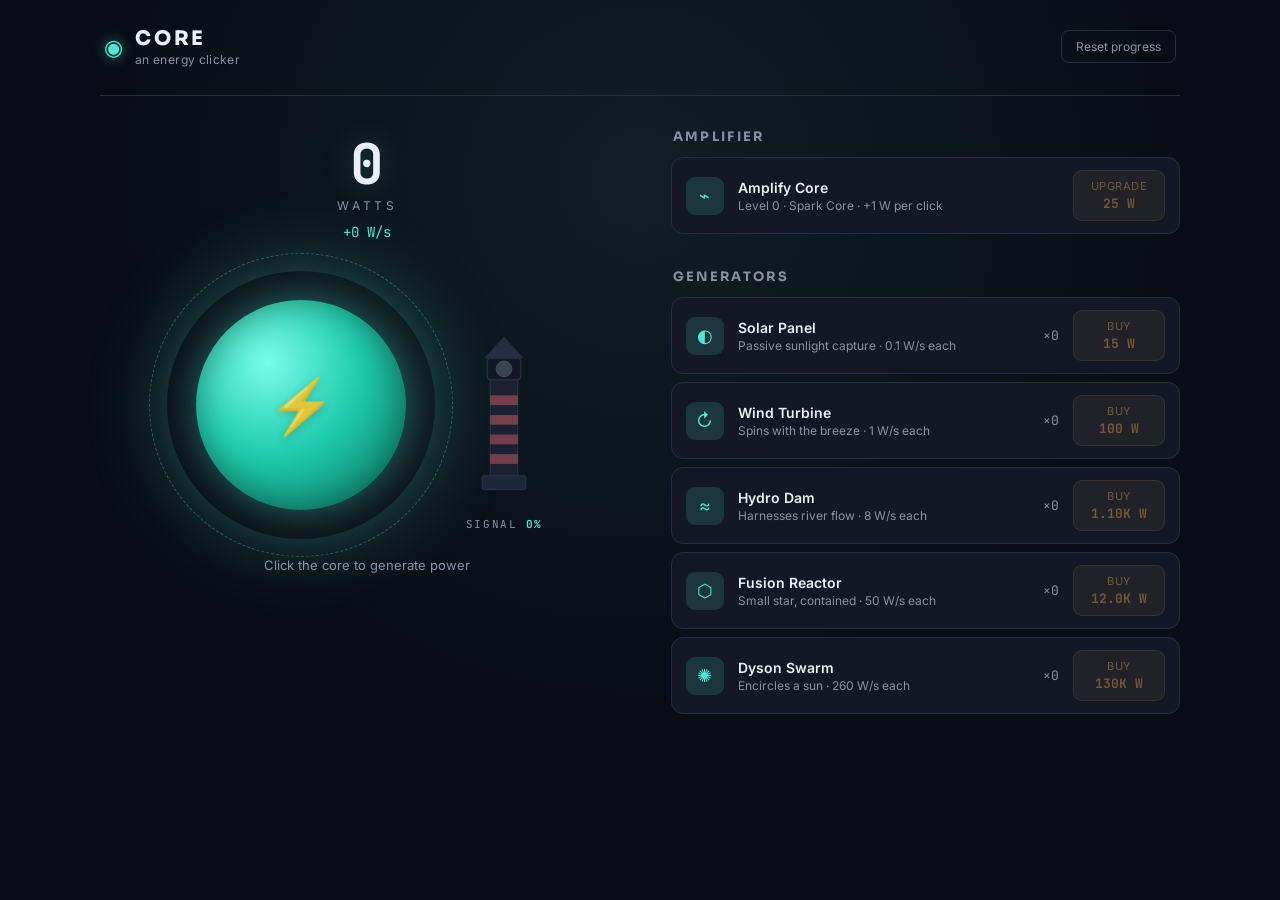
==== CoreClicker.html @ 41492b9f "Pushed CoreClicker.html" ====
<!DOCTYPE html>
<html lang="en">
<head>
<meta charset="UTF-8">
<meta name="viewport" content="width=device-width, initial-scale=1.0">
<title>CORE — an energy clicker</title>
<link rel="preconnect" href="https://fonts.googleapis.com">
<link href="https://fonts.googleapis.com/css2?family=Sora:wght@600;700;800&family=Inter:wght@400;500;600&family=JetBrains+Mono:wght@500;700&display=swap" rel="stylesheet">
<style>
  :root{
    --bg:#0A0D16;
    --bg-glow: radial-gradient(circle at 50% 20%, rgba(77,232,212,0.08), transparent 55%);
    --panel:#141826;
    --panel-2:#1B2033;
    --border:#272D42;
    --cyan:#4DE8D4;
    --cyan-dim:rgba(77,232,212,0.14);
    --amber:#FFB84D;
    --amber-dim:rgba(255,184,77,0.14);
    --text:#EAF0F6;
    --text-muted:#8891A3;
    --danger:#FF6B6B;
    --font-display:'Sora',sans-serif;
    --font-body:'Inter',sans-serif;
    --font-mono:'JetBrains Mono',monospace;
  }
  *{box-sizing:border-box;}
  html,body{margin:0;padding:0;}
  body{
    background-color:var(--bg);
    background-image:var(--bg-glow);
    color:var(--text);
    font-family:var(--font-body);
    min-height:100vh;
    -webkit-font-smoothing:antialiased;
  }
  button{font-family:inherit;}
  .app{max-width:1120px;margin:0 auto;padding:20px 20px 60px;}

  /* ---------- Topbar ---------- */
  .topbar{
    display:flex;align-items:center;justify-content:space-between;
    padding:6px 4px 28px;
    border-bottom:1px solid var(--border);
    margin-bottom:32px;
  }
  .brand{display:flex;align-items:center;gap:12px;}
  .brand-mark{
    font-size:22px;color:var(--cyan);
    text-shadow:0 0 14px rgba(77,232,212,.6);
  }
  .brand h1{
    font-family:var(--font-display);font-weight:800;font-size:20px;
    letter-spacing:.14em;margin:0;color:var(--text);
  }
  .brand p{margin:1px 0 0;font-size:12px;color:var(--text-muted);letter-spacing:.03em;}
  .reset-btn{
    background:transparent;border:1px solid var(--border);color:var(--text-muted);
    font-size:12px;padding:8px 14px;border-radius:8px;cursor:pointer;
    transition:border-color .15s ease, color .15s ease;
  }
  .reset-btn:hover{border-color:var(--danger);color:var(--danger);}
  .reset-btn.confirming{
    border-color:var(--danger);color:#fff;background:var(--danger);
  }

  /* ---------- Layout ---------- */
  .layout{
    display:grid;grid-template-columns:1.05fr 1fr;gap:36px;align-items:start;
  }
  @media (max-width:620px){
    .layout{grid-template-columns:1fr;}
  }

  /* ---------- Core panel ---------- */
  .panel-core{display:flex;flex-direction:column;align-items:center;padding-top:8px;}
  .score-display{text-align:center;margin-bottom:34px;}
  .score-value{
    font-family:var(--font-mono);font-weight:700;font-size:56px;
    color:var(--text);line-height:1;
    text-shadow:0 0 30px rgba(77,232,212,.25);
  }
  .score-unit{
    font-size:12px;letter-spacing:.3em;color:var(--text-muted);margin-top:6px;
  }
  .rate-value{
    font-family:var(--font-mono);font-size:14px;color:var(--cyan);margin-top:10px;
  }

  .core-wrap{
    position:relative;width:260px;height:260px;
    display:flex;align-items:center;justify-content:center;
    margin-bottom:22px;
  }
  .ring-outer{
    position:absolute;inset:-22px;border-radius:50%;
    border:1.5px dashed rgba(77,232,212,.35);
    animation:spin 50s linear infinite;
  }
  .ring-mid{
    position:absolute;inset:-4px;border-radius:50%;
    box-shadow:0 0 70px 12px rgba(77,232,212,.22);
    animation:pulseGlow 3.2s ease-in-out infinite;
    pointer-events:none;
  }
  .core-btn{
    width:210px;height:210px;border-radius:50%;border:none;cursor:pointer;
    background:radial-gradient(circle at 34% 30%, #79FCEA, #1FCBAE 46%, #0B6E60 100%);
    box-shadow:0 0 46px rgba(77,232,212,.45), inset 0 0 34px rgba(0,0,0,.35);
    display:flex;align-items:center;justify-content:center;
    transition:transform .08s ease, box-shadow .15s ease;
    position:relative;overflow:visible;
  }
  .core-btn:hover{box-shadow:0 0 60px rgba(77,232,212,.6), inset 0 0 34px rgba(0,0,0,.35);}
  .core-btn:active{transform:scale(.94);}
  .core-btn:focus-visible{outline:2px solid var(--amber);outline-offset:6px;}
  .core-glyph{
    font-size:54px;color:rgba(6,20,18,.85);
    filter:drop-shadow(0 2px 4px rgba(0,0,0,.25));
    user-select:none;pointer-events:none;
    transition:color .3s ease;
  }
  .click-hint{font-size:13px;color:var(--text-muted);margin:0;}

  /* ---------- Amplify Core visual tiers ---------- */
  .core-btn.tier-0{background:radial-gradient(circle at 34% 30%, #79FCEA, #1FCBAE 46%, #0B6E60 100%);box-shadow:0 0 46px rgba(77,232,212,.45), inset 0 0 34px rgba(0,0,0,.35);}
  .core-btn.tier-1{background:radial-gradient(circle at 34% 30%, #9CFFF0, #22E0C4 46%, #0A6A5C 100%);box-shadow:0 0 54px rgba(77,232,212,.55), inset 0 0 34px rgba(0,0,0,.3);}
  .core-btn.tier-2{background:radial-gradient(circle at 34% 30%, #FFEBB8, #FFB84D 42%, #7A4A12 100%);box-shadow:0 0 58px rgba(255,184,77,.55), inset 0 0 34px rgba(0,0,0,.3);}
  .core-btn.tier-3{background:radial-gradient(circle at 34% 30%, #E4CCFF, #9B6BFF 42%, #3B1F73 100%);box-shadow:0 0 64px rgba(155,107,255,.55), inset 0 0 34px rgba(0,0,0,.3);}
  .core-btn.tier-4{background:radial-gradient(circle at 34% 30%, #FFFFFF, #FF8FD6 40%, #7A1F5C 100%);box-shadow:0 0 72px rgba(255,143,214,.6), inset 0 0 34px rgba(0,0,0,.25);}
  .core-btn.tier-5{background:conic-gradient(from 0deg at 50% 50%, #79FCEA, #FFB84D, #FF8FD6, #9B6BFF, #79FCEA);box-shadow:0 0 80px rgba(255,255,255,.55), inset 0 0 34px rgba(0,0,0,.2);animation:tierSpin 7s linear infinite;}
  .core-btn.tier-0:hover{box-shadow:0 0 60px rgba(77,232,212,.6), inset 0 0 34px rgba(0,0,0,.35);}
  .core-btn.tier-1:hover{box-shadow:0 0 68px rgba(77,232,212,.7), inset 0 0 34px rgba(0,0,0,.3);}
  .core-btn.tier-2:hover{box-shadow:0 0 72px rgba(255,184,77,.7), inset 0 0 34px rgba(0,0,0,.3);}
  .core-btn.tier-3:hover{box-shadow:0 0 78px rgba(155,107,255,.7), inset 0 0 34px rgba(0,0,0,.3);}
  .core-btn.tier-4:hover{box-shadow:0 0 86px rgba(255,143,214,.75), inset 0 0 34px rgba(0,0,0,.25);}
  .core-btn.tier-5:hover{box-shadow:0 0 96px rgba(255,255,255,.7), inset 0 0 34px rgba(0,0,0,.2);}
  .core-glyph.tier-2,.core-glyph.tier-3,.core-glyph.tier-4,.core-glyph.tier-5{color:rgba(20,14,6,.82);}
  @keyframes tierSpin{to{filter:hue-rotate(360deg);}}

  .core-row{
    display:flex;align-items:center;justify-content:center;gap:14px;flex-wrap:wrap;
  }
  @media (max-width:520px){
    .core-row{flex-direction:column;gap:4px;}
  }

  /* ---------- Lighthouse ---------- */
  .lighthouse-wrap{
    display:flex;flex-direction:column;align-items:center;gap:8px;
    transform:translateY(6px);
  }
  .lighthouse-svg{width:118px;height:196px;overflow:visible;}
  .lh-tower{fill:#1B2033;stroke:#272D42;stroke-width:1.5;}
  .lh-stripe{fill:var(--danger);opacity:.4;}
  .lh-base{fill:#20263A;stroke:#272D42;stroke-width:1.5;}
  .lh-room{fill:#141826;stroke:#272D42;stroke-width:1.5;}
  .lh-roof{fill:#272D42;}
  .beacon-glow{
    fill:var(--cyan);opacity:0;filter:blur(6px);
    transform-origin:60px 46px;transition:opacity .4s ease, fill .4s ease;
  }
  .beacon-core{
    fill:#3A4152;stroke:#454D63;stroke-width:1;
    transition:fill .4s ease;
  }
  .beacon-rays{opacity:0;transition:opacity .4s ease;}
  .beacon-rays path{fill:var(--cyan);transition:fill .4s ease;}
  .lighthouse-label{
    font-family:var(--font-mono);font-size:11px;letter-spacing:.14em;
    color:var(--text-muted);text-transform:uppercase;
  }
  .lighthouse-label b{color:var(--cyan);font-weight:700;}

  .float-layer{position:absolute;inset:0;pointer-events:none;overflow:visible;}
  .float-num{
    position:absolute;font-family:var(--font-mono);font-weight:700;font-size:18px;
    color:var(--amber);text-shadow:0 0 10px rgba(255,184,77,.5);
    animation:floatUp .9s ease-out forwards;pointer-events:none;
    transform:translate(-50%,-50%);
  }
  .ripple{
    position:absolute;left:50%;top:50%;width:210px;height:210px;
    border-radius:50%;border:2px solid rgba(77,232,212,.55);
    transform:translate(-50%,-50%) scale(.3);
    animation:rippleOut .6s ease-out forwards;pointer-events:none;
  }
  .particle{
    position:absolute;width:5px;height:5px;border-radius:50%;
    background:var(--cyan);left:50%;top:50%;
    animation:particleFly .55s ease-out forwards;pointer-events:none;
  }

  /* ---------- Shop panel ---------- */
  .panel-shop{display:flex;flex-direction:column;gap:26px;}
  .shop-group h2{
    font-family:var(--font-display);font-size:13px;letter-spacing:.18em;
    color:var(--text-muted);margin:0 0 12px 2px;text-transform:uppercase;
  }
  .upgrade-card,.gen-row{
    display:flex;align-items:center;gap:14px;
    background:var(--panel);border:1px solid var(--border);border-radius:12px;
    padding:12px 14px;margin-bottom:8px;
    transition:border-color .15s ease, background .15s ease;
  }
  .upgrade-card:hover,.gen-row:hover{border-color:rgba(77,232,212,.35);background:var(--panel-2);}
  .upgrade-icon,.gen-icon{
    width:38px;height:38px;flex:0 0 auto;border-radius:9px;background:var(--cyan-dim);
    display:flex;align-items:center;justify-content:center;font-size:18px;color:var(--cyan);
  }
  .upgrade-info,.gen-info{flex:1;min-width:0;}
  .upgrade-name,.gen-name{font-weight:600;font-size:14px;color:var(--text);}
  .upgrade-desc,.gen-desc{font-size:12px;color:var(--text-muted);margin-top:2px;}
  .gen-owned{
    font-family:var(--font-mono);font-size:13px;color:var(--text-muted);
    min-width:34px;text-align:right;
  }
  .buy-btn{
    flex:0 0 auto;display:flex;flex-direction:column;align-items:center;gap:2px;
    background:var(--amber-dim);border:1px solid rgba(255,184,77,.3);
    color:var(--amber);border-radius:9px;padding:8px 14px;cursor:pointer;
    transition:background .15s ease, transform .08s ease;
    min-width:92px;
  }
  .buy-btn:hover:not(:disabled){background:rgba(255,184,77,.24);}
  .buy-btn:active:not(:disabled){transform:scale(.96);}
  .buy-btn:disabled{opacity:.4;cursor:not-allowed;}
  .buy-label{font-size:11px;letter-spacing:.05em;text-transform:uppercase;}
  .buy-cost{font-family:var(--font-mono);font-size:13px;font-weight:700;}

  .toast{
    position:fixed;top:18px;left:50%;transform:translate(-50%,-10px);
    background:var(--panel-2);border:1px solid var(--cyan);color:var(--text);
    padding:12px 18px;border-radius:10px;font-size:13px;
    box-shadow:0 8px 24px rgba(0,0,0,.4);
    opacity:0;pointer-events:none;z-index:50;max-width:90vw;text-align:center;
  }
  .toast.show{animation:toastIn .35s ease forwards;}

  @keyframes spin{to{transform:rotate(360deg);}}
  @keyframes pulseGlow{0%,100%{opacity:.55;}50%{opacity:1;}}
  @keyframes floatUp{0%{opacity:1;transform:translate(-50%,-50%) translateY(0);}100%{opacity:0;transform:translate(-50%,-50%) translateY(-64px);}}
  @keyframes rippleOut{0%{transform:translate(-50%,-50%) scale(.5);opacity:.55;}100%{transform:translate(-50%,-50%) scale(1.35);opacity:0;}}
  @keyframes particleFly{0%{transform:translate(0,0);opacity:1;}100%{transform:translate(var(--dx),var(--dy));opacity:0;}}
  @keyframes toastIn{from{opacity:0;transform:translate(-50%,-10px);}to{opacity:1;transform:translate(-50%,4px);}}

  @media (prefers-reduced-motion: reduce){
    .ring-outer,.ring-mid{animation:none;}
    .float-num,.ripple,.particle,.toast.show{animation-duration:.01ms !important;}
  }
</style>
</head>
<body>
<div class="app">
  <header class="topbar">
    <div class="brand">
      <span class="brand-mark">◉</span>
      <div>
        <h1>CORE</h1>
        <p>an energy clicker</p>
      </div>
    </div>
    <button class="reset-btn" id="resetBtn">Reset progress</button>
  </header>

  <main class="layout">
    <section class="panel-core">
      <div class="score-display">
        <div class="score-value" id="scoreVal">0</div>
        <div class="score-unit">WATTS</div>
        <div class="rate-value" id="rateVal">+0.0 W/s</div>
      </div>

      <div class="core-row">
        <div class="core-wrap" id="coreWrap">
          <div class="ring-outer"></div>
          <div class="ring-mid"></div>
          <button class="core-btn" id="coreBtn" aria-label="Click to generate power">
            <span class="core-glyph">⚡</span>
          </button>
          <div class="float-layer" id="floatLayer"></div>
        </div>

        <div class="lighthouse-wrap" id="lighthouseWrap" title="Brightens toward 1 trillion watts">
          <svg class="lighthouse-svg" id="lighthouseSvg" viewBox="0 0 120 200" aria-hidden="true">
            <g class="beacon-rays" id="beaconRays">
              <path d="M60 46 L6 14 L6 -4 Z"/>
              <path d="M60 46 L114 14 L114 -4 Z"/>
            </g>
            <circle class="beacon-glow" id="beaconGlow" cx="60" cy="46" r="34"></circle>
            <path class="lh-roof" d="M40 46 L60 24 L80 46 Z"></path>
            <rect class="lh-room" x="43" y="46" width="34" height="22" rx="3"></rect>
            <circle class="beacon-core" id="beaconCore" cx="60" cy="57" r="8"></circle>
            <rect class="lh-tower" x="46" y="68" width="28" height="98" rx="2"></rect>
            <rect class="lh-stripe" x="46" y="84" width="28" height="10"></rect>
            <rect class="lh-stripe" x="46" y="104" width="28" height="10"></rect>
            <rect class="lh-stripe" x="46" y="124" width="28" height="10"></rect>
            <rect class="lh-stripe" x="46" y="144" width="28" height="10"></rect>
            <rect class="lh-base" x="38" y="166" width="44" height="14" rx="2"></rect>
          </svg>
          <div class="lighthouse-label">Signal <b id="lighthousePct">0%</b></div>
        </div>
      </div>
      <p class="click-hint">Click the core to generate power</p>
    </section> <section class="panel-shop">
      <div class="shop-group">
        <h2>Amplifier</h2>
        <div id="ampCard"></div>
      </div>
      <div class="shop-group">
        <h2>Generators</h2>
        <div id="genList"></div>
      </div>
    </section>
  </main>
</div>

<div class="toast" id="toast"></div>

<script>
(function(){
  "use strict";

  var SAVE_KEY = "core-clicker-save";
  var OFFLINE_CAP_MS = 2 * 60 * 60 * 1000;

  var state = {
    score: 0,
    ampLevel: 0,
    generators: [
      { id:"solar", name:"Solar Panel",   desc:"Passive sunlight capture", icon:"◐", baseCost:15,     rate:0.1, owned:0 },
      { id:"wind",  name:"Wind Turbine",  desc:"Spins with the breeze",    icon:"↻", baseCost:100,    rate:1,   owned:0 },
      { id:"hydro", name:"Hydro Dam",     desc:"Harnesses river flow",     icon:"≈", baseCost:1100,   rate:8,   owned:0 },
      { id:"fusion",name:"Fusion Reactor",desc:"Small star, contained",    icon:"⬡", baseCost:12000,  rate:50,  owned:0 },
      { id:"dyson", name:"Dyson Swarm",   desc:"Encircles a sun",          icon:"✺", baseCost:130000, rate:260, owned:0 }
    ]
  };

  var scoreVal = document.getElementById("scoreVal");
  var rateVal = document.getElementById("rateVal");
  var coreBtn = document.getElementById("coreBtn");
  var coreWrap = document.getElementById("coreWrap");
  var coreGlyph = document.querySelector(".core-glyph");
  var floatLayer = document.getElementById("floatLayer");
  var ampCard = document.getElementById("ampCard");
  var genList = document.getElementById("genList");
  var resetBtn = document.getElementById("resetBtn");
  var toast = document.getElementById("toast");
  var beaconGlow = document.getElementById("beaconGlow");
  var beaconCore = document.getElementById("beaconCore");
  var beaconRays = document.getElementById("beaconRays");
  var lighthousePct = document.getElementById("lighthousePct");

  var CORE_TIERS = [
    { level:0,  glyph:"⚡", name:"Spark Core" },
    { level:5,  glyph:"✦", name:"Bright Core" },
    { level:10, glyph:"✷", name:"Amber Core" },
    { level:20, glyph:"✸", name:"Violet Core" },
    { level:35, glyph:"❂", name:"White-Hot Core" },
    { level:50, glyph:"✹", name:"Prismatic Core" }
  ];

  function coreTierIndex(level){
    var idx = 0;
    for (var i = 0; i < CORE_TIERS.length; i++){
      if (level >= CORE_TIERS[i].level) idx = i;
    }
    return idx;
  }

  function updateCoreTier(){
    var idx = coreTierIndex(state.ampLevel);
    var tierClass = "tier-" + idx;
    coreBtn.className = "core-btn " + tierClass;
    coreGlyph.className = "core-glyph " + tierClass;
    coreGlyph.textContent = CORE_TIERS[idx].glyph;
  }

  // Lighthouse: brightens on a log scale, reaching full brightness at LIGHTHOUSE_MAX watts.
  var LIGHTHOUSE_MAX = 1e12; // one trillion watts = max brightness
  function updateLighthouse(){
    var pct = Math.log10(state.score + 1) / Math.log10(LIGHTHOUSE_MAX);
    pct = Math.max(0, Math.min(1, pct));
    var glowColor = pct < 0.55 ? "#4DE8D4" : (pct < 0.85 ? "#FFB84D" : "#FFFFFF");
    beaconGlow.style.opacity = (pct * 0.85).toFixed(3);
    beaconGlow.style.fill = glowColor;
    beaconGlow.setAttribute("r", (24 + pct * 40).toFixed(1));
    beaconGlow.style.filter = "blur(" + (4 + pct * 14).toFixed(1) + "px)";
    beaconCore.style.fill = pct < 0.05 ? "#3A4152" : glowColor;
    var rayOpacity = Math.max(0, (pct - 0.15) * 1.15);
    beaconRays.style.opacity = rayOpacity.toFixed(3);
    var rayPaths = beaconRays.querySelectorAll("path");
    rayPaths.forEach(function(p){ p.style.fill = glowColor; });
    lighthousePct.textContent = Math.round(pct * 100) + "%";
  }

  function formatNumber(num){
    if (num < 1000) return (num % 1 === 0) ? String(num) : num.toFixed(1);
    var suffixes = ["","K","M","B","T","Qa","Qi","Sx","Sp","Oc"];
    var tier = Math.min(Math.floor(Math.log10(num) / 3), suffixes.length - 1);
    var scaled = num / Math.pow(1000, tier);
    var decimals = scaled < 10 ? 2 : (scaled < 100 ? 1 : 0);
    return scaled.toFixed(decimals) + suffixes[tier];
  }

  function clickValue(){ return 1 + state.ampLevel; }
  function ampCost(){ return Math.ceil(25 * Math.pow(1.8, state.ampLevel)); }
  function genCost(g){ return Math.ceil(g.baseCost * Math.pow(1.15, g.owned)); }
  function totalRate(){
    var sum = 0;
    for (var i = 0; i < state.generators.length; i++){
      sum += state.generators[i].rate * state.generators[i].owned;
    }
    return sum;
  }

  function showToast(msg){
    toast.textContent = msg;
    toast.classList.remove("show");
    void toast.offsetWidth;
    toast.classList.add("show");
    clearTimeout(showToast._t);
    showToast._t = setTimeout(function(){ toast.classList.remove("show"); }, 4200);
  }

  function spawnFloatingNumber(x, y, value){
    var el = document.createElement("div");
    el.className = "float-num";
    el.style.left = x + "px";
    el.style.top = y + "px";
    el.textContent = "+" + formatNumber(value);
    floatLayer.appendChild(el);
    setTimeout(function(){ el.remove(); }, 950);
  }

  function spawnRipple(){
    var el = document.createElement("div");
    el.className = "ripple";
    floatLayer.appendChild(el);
    setTimeout(function(){ el.remove(); }, 650);
  }

  function spawnParticles(x, y){
    var count = 3;
    for (var i = 0; i < count; i++){
      var angle = (Math.PI * 2 * i) / count + Math.random() * 0.5;
      var dist = 40 + Math.random() * 20;
      var dx = Math.cos(angle) * dist;
      var dy = Math.sin(angle) * dist;
      var p = document.createElement("div");
      p.className = "particle";
      p.style.left = x + "px";
      p.style.top = y + "px";
      p.style.setProperty("--dx", dx + "px");
      p.style.setProperty("--dy", dy + "px");
      floatLayer.appendChild(p);
      (function(el){ setTimeout(function(){ el.remove(); }, 600); })(p);
    }
  }

  function renderStats(){
    scoreVal.textContent = formatNumber(state.score);
    rateVal.textContent = "+" + formatNumber(totalRate()) + " W/s";
    updateLighthouse();
  }

  function renderShop(){
    var cost = ampCost();
    var affordable = state.score >= cost;
    ampCard.innerHTML =
      '<div class="upgrade-card">' +
        '<div class="upgrade-icon">⌁</div>' +
        '<div class="upgrade-info">' +
          '<div class="upgrade-name">Amplify Core</div>' +
          '<div class="upgrade-desc">Level ' + state.ampLevel + ' · ' + CORE_TIERS[coreTierIndex(state.ampLevel)].name + ' · +' + clickValue() + ' W per click</div>' +
        '</div>' +
        '<button class="buy-btn" id="ampBuyBtn" ' + (affordable ? "" : "disabled") + '>' +
          '<span class="buy-label">Upgrade</span>' +
          '<span class="buy-cost">' + formatNumber(cost) + ' W</span>' +
        '</button>' +
      '</div>';
    document.getElementById("ampBuyBtn").addEventListener("click", buyAmplifier);

    var html = "";
    for (var i = 0; i < state.generators.length; i++){
      var g = state.generators[i];
      var gc = genCost(g);
      var canBuy = state.score >= gc;
      html +=
        '<div class="gen-row">' +
          '<div class="gen-icon">' + g.icon + '</div>' +
          '<div class="gen-info">' +
            '<div class="gen-name">' + g.name + '</div>' +
            '<div class="gen-desc">' + g.desc + ' · ' + formatNumber(g.rate) + ' W/s each</div>' +
          '</div>' +
          '<div class="gen-owned">×' + g.owned + '</div>' +
          '<button class="buy-btn gen-buy" data-id="' + g.id + '" ' + (canBuy ? "" : "disabled") + '>' +
            '<span class="buy-label">Buy</span>' +
            '<span class="buy-cost">' + formatNumber(gc) + ' W</span>' +
          '</button>' +
        '</div>';
    }
    genList.innerHTML = html;

    var buttons = genList.querySelectorAll(".gen-buy");
    buttons.forEach(function(btn){
      btn.addEventListener("click", function(){ buyGenerator(this.getAttribute("data-id")); });
    });
  }

  function render(){ renderStats(); renderShop(); updateCoreTier(); }

  function buyAmplifier(){
    var cost = ampCost();
    if (state.score < cost) return;
    state.score -= cost;
    state.ampLevel += 1;
    render();
    saveGame();
  }

  function buyGenerator(id){
    var g = null;
    for (var i = 0; i < state.generators.length; i++){
      if (state.generators[i].id === id){ g = state.generators[i]; break; }
    }
    if (!g) return;
    var cost = genCost(g);
    if (state.score < cost) return;
    state.score -= cost;
    g.owned += 1;
    render();
    saveGame();
  }

  var EFFECT_THROTTLE_MS = 50;   // cap flourishes to ~20/sec, however fast clicks arrive
  var lastEffectTime = 0;

  coreBtn.addEventListener("click", function(e){
    var val = clickValue();
    state.score += val;
    renderStats(); // always reflect the click immediately, independent of effect throttling

    var now = performance.now();
    var dueForEffect = (now - lastEffectTime >= EFFECT_THROTTLE_MS) && floatLayer.childElementCount < 60;
    if (dueForEffect){
      lastEffectTime = now;
      var rect = coreWrap.getBoundingClientRect();
      var x = e.clientX - rect.left;
      var y = e.clientY - rect.top;
      if (!isFinite(x) || (x === 0 && y === 0)){
        x = rect.width / 2; y = rect.height / 2;
      }
      spawnFloatingNumber(x, y, val);
      spawnRipple();
      spawnParticles(x, y);
    }
  });

  var resetConfirming = false;
  var resetTimer = null;

  resetBtn.addEventListener("click", function(){
    if (!resetConfirming){
      resetConfirming = true;
      resetBtn.textContent = "Click again to confirm";
      resetBtn.classList.add("confirming");
      resetTimer = setTimeout(function(){
        resetConfirming = false;
        resetBtn.textContent = "Reset progress";
        resetBtn.classList.remove("confirming");
      }, 4000);
      return;
    }

    clearTimeout(resetTimer);
    resetConfirming = false;
    resetBtn.textContent = "Reset progress";
    resetBtn.classList.remove("confirming");

    state.score = 0;
    state.ampLevel = 0;
    state.generators.forEach(function(g){ g.owned = 0; });
    render();
    try { window.storage.delete(SAVE_KEY, false).catch(function(){}); } catch (e) {}
    showToast("Progress reset. Fresh start.");
  });

  function collectSaveData(){
    return {
      score: state.score,
      ampLevel: state.ampLevel,
      generators: state.generators.map(function(g){ return { id: g.id, owned: g.owned }; }),
      savedAt: Date.now()
    };
  }

  function saveGame(){
    try {
      window.storage.set(SAVE_KEY, JSON.stringify(collectSaveData()), false).catch(function(err){
        console.error("Save failed:", err);
      });
    } catch (e) {
      console.error("Storage unavailable, progress won't persist:", e);
    }
  }

  function loadGame(){
    try {
      window.storage.get(SAVE_KEY, false).then(function(res){
        if (!res || !res.value) { render(); return; }
        var data = JSON.parse(res.value);
        state.score = data.score || 0;
        state.ampLevel = data.ampLevel || 0;
        if (Array.isArray(data.generators)){
          data.generators.forEach(function(sg){
            var g = state.generators.find(function(x){ return x.id === sg.id; });
            if (g) g.owned = sg.owned || 0;
          });
        }
        var elapsedMs = Math.min(Date.now() - (data.savedAt || Date.now()), OFFLINE_CAP_MS);
        var rate = totalRate();
        var earned = (elapsedMs / 1000) * rate;
        if (earned > 1){
          state.score += earned;
          var mins = Math.round(elapsedMs / 60000);
          showToast("Welcome back! Your generators made " + formatNumber(earned) + " W while you were away (" + mins + " min).");
        }
        render();
      }).catch(function(){
        render();
      });
    } catch (e) {
      console.error("Storage unavailable, starting fresh:", e);
      render();
    }
  }

  // Passive generation tick. Uses real elapsed time (Date.now) rather than
  // requestAnimationFrame, since rAF can stall or be heavily throttled inside
  // embedded/preview iframes — that was causing generators to earn nothing
  // while manual clicks (a direct user gesture) still worked fine.
  var lastTick = Date.now();
  function tick(){
    var now = Date.now();
    var dt = (now - lastTick) / 1000;
    lastTick = now;
    if (dt > 0 && dt < 30){
      var earned = totalRate() * dt;
      if (earned > 0) state.score += earned;
    }
    renderStats();
  }

  loadGame();
  setInterval(tick, 150);
  setInterval(saveGame, 8000);
  setInterval(renderShop, 1000);
})();
</script>
</body>
</html>
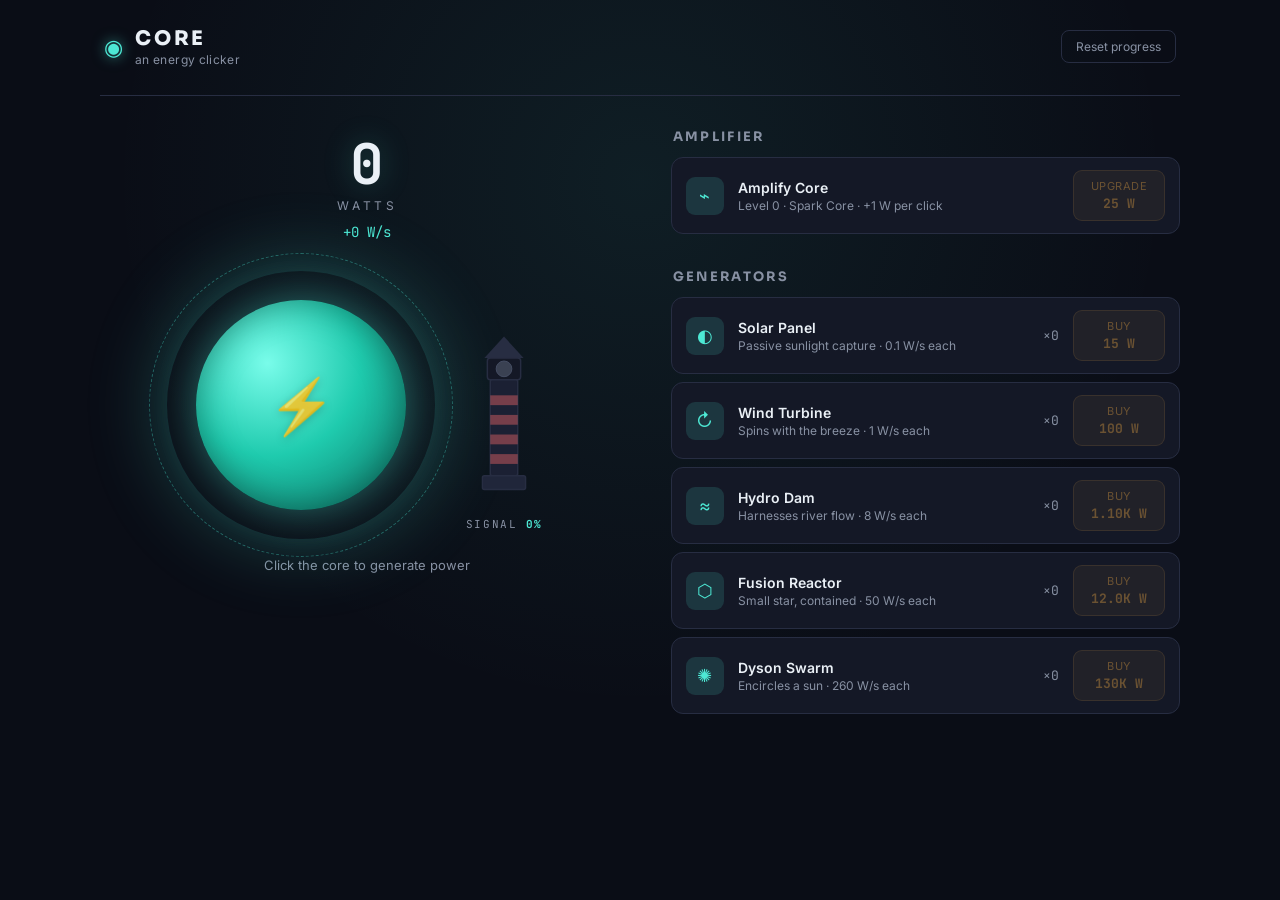
==== commit aae1f48c: "Pushed CoreClicker.html" ====
--- a/CoreClicker.html
+++ b/CoreClicker.html
@@ -15,7 +15,7 @@
     --border:#272D42;
     --cyan:#4DE8D4;
     --cyan-dim:rgba(77,232,212,0.14);
-    --amber:#FFB84D;
+    --amber:#eda944;
     --amber-dim:rgba(255,184,77,0.14);
     --text:#EAF0F6;
     --text-muted:#8891A3;
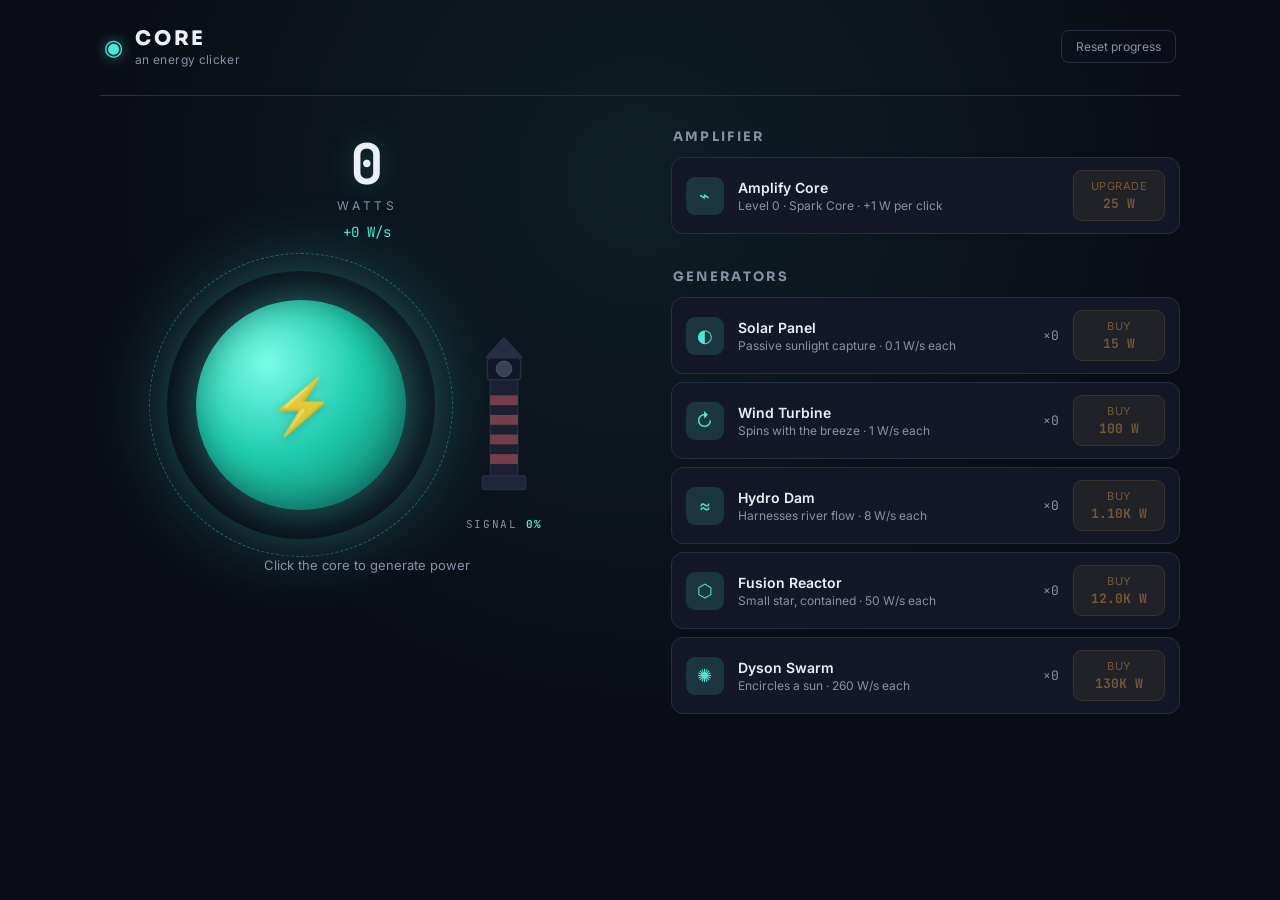
==== commit 56448835: "Edited" ====
--- a/CoreClicker.html
+++ b/CoreClicker.html
@@ -15,7 +15,7 @@
     --border:#272D42;
     --cyan:#4DE8D4;
     --cyan-dim:rgba(77,232,212,0.14);
-    --amber:#eda944;
+    --amber:#FFB84D;
     --amber-dim:rgba(255,184,77,0.14);
     --text:#EAF0F6;
     --text-muted:#8891A3;
